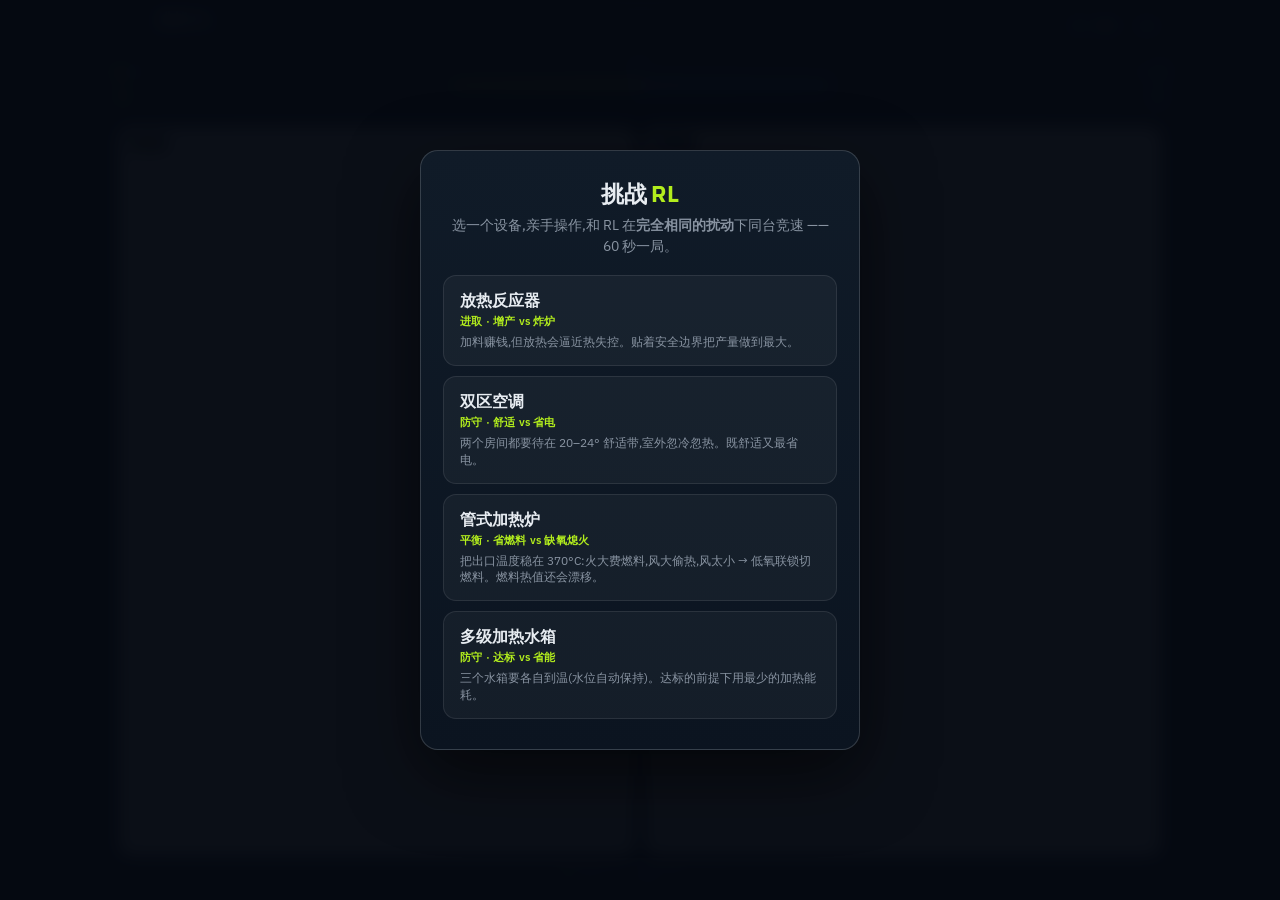
==== frontend/challenge.html @ 80ba48d1 "feat(scoring): priced economics — the "economic score" is now real money (¥/h) vs a PID baseline The" ====
<!DOCTYPE html>
<html lang="zh">
<head>
  <meta charset="UTF-8" />
  <meta name="viewport" content="width=device-width, initial-scale=1.0, maximum-scale=1.0, user-scalable=no, viewport-fit=cover" />
  <meta name="theme-color" content="#070D15" />
  <title>AIO-Gym · 挑战 RL</title>
  <link rel="stylesheet" href="./css/tier0.css" />
  <link rel="stylesheet" href="./css/challenge.css?v=11" />
</head>
<body class="cd">
  <div class="cd-app" id="cd-app">

    <!-- ===== Topbar ===== -->
    <header class="cd-top">
      <a class="cd-back" href="./index.html" title="返回沙盘 / Back to sandbox">‹</a>
      <div class="cd-title">
        <span class="cd-title-main" data-zh="挑战 RL" data-en="Beat the RL" data-ja="RL に挑戦">挑战 RL</span>
        <span class="cd-title-sub mono" id="cd-sub">—</span>
      </div>
      <span class="cd-clock mono" id="cd-clock" title="剩余时间 / Time left">0:00</span>
      <button id="cd-lang" class="cd-lang" title="中文 / English / 日本語">EN</button>
    </header>

    <!-- ===== Scoreboard: you vs RL economic score ===== -->
    <section class="cd-board">
      <div class="cd-score cd-you">
        <span class="cd-score-lbl"><i class="dot"></i><span data-zh="你" data-en="You" data-ja="あなた">你</span></span>
        <span class="cd-score-val mono" id="cd-you-profit">0</span>
      </div>
      <div class="cd-versus">
        <span class="cd-vs-cap">¥/h</span>
        <div class="cd-bar"><i class="cd-bar-you" id="cd-bar-you"></i><i class="cd-bar-rl" id="cd-bar-rl"></i></div>
        <span class="cd-lead mono" id="cd-lead">—</span>
      </div>
      <div class="cd-score cd-rl">
        <span class="cd-score-lbl"><span>RL</span><i class="dot"></i></span>
        <span class="cd-score-val mono" id="cd-rl-profit">0</span>
      </div>
    </section>

    <!-- ===== Plant P&ID — two views: you | RL, same plant, side by side ===== -->
    <section class="cd-arena">
      <div class="cd-view">
        <span class="cd-view-tag you"><i class="dot"></i><span data-zh="你" data-en="You" data-ja="あなた">你</span></span>
        <div class="cd-sch" id="cd-arena-you"></div>
      </div>
      <div class="cd-view">
        <span class="cd-view-tag rl"><i class="dot"></i>RL</span>
        <div class="cd-sch" id="cd-arena-rl"></div>
      </div>
    </section>

    <!-- ===== Compare strip (generic: kWh/rate + on-spec/temp) ===== -->
    <section class="cd-compare">
      <span class="cd-cmp"><i class="dot you"></i><span data-zh="你" data-en="You" data-ja="あなた">你</span> <b id="cd-cmp-a" class="mono">0</b> <span id="cd-cmp-ab-lbl" class="cd-cmp-u">kWh</span></span>
      <span class="cd-cmp"><i class="dot rl"></i>RL <b id="cd-cmp-b" class="mono">0</b></span>
      <span class="cd-cmp"><span id="cd-cmp-c-lbl" class="cd-cmp-u">—</span> <b id="cd-cmp-c" class="cd-cmp-v mono">—</b></span>
    </section>

    <!-- ===== Controls: built dynamically per level ===== -->
    <section class="cd-controls" id="cd-controls"></section>

    <div class="cd-toast-host" id="cd-toast"></div>
  </div>

  <!-- ===== Overlay: intro / results ===== -->
  <div class="cd-overlay" id="cd-overlay"><div class="cd-card" id="cd-card"></div></div>

  <script type="module" src="./js/challenge/challenge.js?v=21"></script>
</body>
</html>
---- frontend/css/tier0.css ----
/* ============================================================
   Tier0 Design System tokens for the Heated-Tank Sandbox.
   Derived from tier0-design: tokens/core.css + product.css.
   Light enterprise workspace; FX Green as accent only.
   ============================================================ */
@font-face {
  font-family: "IBM Plex Sans";
  src: url("../vendor/fonts/IBMPlexSans-VariableFont_wdth,wght.ttf") format("truetype");
  font-weight: 100 700; font-style: normal; font-display: swap;
}
@font-face {
  font-family: "IBM Plex Mono";
  src: url("../vendor/fonts/IBMPlexMono-Regular.ttf") format("truetype");
  font-weight: 400 600; font-style: normal; font-display: swap;
}

:root {
  /* Brand */
  --fx-black:   #050B14;
  --fx-lime:    #B2ED1D;   /* brand accent on dark only */
  --fx-deep-green: #73B200;

  /* Green scale */
  --fx-green-1: #F0FBD2;   /* subtle bg, row hover, tag bg, active-soft */
  --fx-green-2: #DDF59C;
  --fx-green-4: #CCF368;   /* light-UI primary/highlight button fill */
  --fx-on-lime: #333333;

  /* Neutral ink */
  --fx-black-0: #050B14;
  --fx-black-4: #585C62;
  --fx-black-2: #ACAEB1;
  --fx-black-1: #CDCED0;

  /* Surface & border */
  --fx-white:   #FFFFFF;
  --bg-canvas:  #F5F5F5;
  --bg-secondary:#FAFAFA;
  --border:     #ECECEC;
  --border-strong: #CCCCCC;

  /* Semantic text */
  --text:       var(--fx-black-0);
  --text-2:     var(--fx-black-4);
  --text-3:     var(--fx-black-2);

  /* Status (control-room semantics; not in core but conventional) */
  --ok:    #2E8B3D;
  --warn:  #C77700;
  --warn-bg: #FBF1DC;
  --crit:  #C0392B;
  --crit-bg: #FBE7E4;
  --info:  #2563EB;

  /* Data-viz palette (per tank) — readable on white, distinct from lime accent */
  --series-1: #2563EB;
  --series-2: #7C3AED;
  --series-3: #DB2777;
  --series-4: #0D9488;
  --series-5: #D97706;

  /* Radii / spacing / type */
  --radius: 4px;
  --radius-panel: 8px;
  --font-sans: "IBM Plex Sans", "PingFang SC", "Microsoft YaHei", system-ui, sans-serif;
  --font-mono: "IBM Plex Mono", Menlo, Consolas, monospace;
}
---- frontend/css/challenge.css ----
/* ============ AIO-Gym · Challenge (Human vs RL) — dark, mobile-first ============ */
/* Reuses tier0.css design tokens (fonts), but runs a dark game theme distinct from
   the white industrial sandbox. lime = "you", blue = the RL ghost. */
:root{
  --cd-bg:#070D15; --cd-bg-2:#0E1722; --cd-panel:rgba(255,255,255,.04);
  --cd-line:rgba(255,255,255,.09); --cd-line-2:rgba(255,255,255,.16);
  --cd-text:#E7ECF1; --cd-dim:#8893A1; --cd-dim-2:#5A6573;
  --cd-you:#B2ED1D; --cd-rl:#5B9DFF;
  --cd-warn:#FFC23D; --cd-danger:#FF4D4D; --cd-cool:#43C6FF;
}
*{box-sizing:border-box}
html,body{margin:0; height:100%}
body.cd{
  background:var(--cd-bg); color:var(--cd-text);
  font-family:var(--font-sans); font-size:14px; line-height:1.4;
  -webkit-font-smoothing:antialiased; overflow:hidden;
  overscroll-behavior:none; -webkit-user-select:none; user-select:none;
  touch-action:manipulation;
}
.mono{font-family:var(--font-mono); font-variant-numeric:tabular-nums}

.cd-app{
  position:relative; width:100%; max-width:520px; margin:0 auto;
  height:100dvh; display:flex; flex-direction:column;
  padding:env(safe-area-inset-top) env(safe-area-inset-right) env(safe-area-inset-bottom) env(safe-area-inset-left);
  background:radial-gradient(120% 60% at 50% 0%, #0D1825 0%, var(--cd-bg) 60%);
}

/* ---------------- Topbar ---------------- */
.cd-top{
  flex:0 0 auto; height:52px; display:flex; align-items:center; gap:12px;
  padding:0 14px; border-bottom:1px solid var(--cd-line);
}
.cd-back{
  width:34px; height:34px; flex:0 0 34px; display:grid; place-items:center;
  margin-left:-4px; color:var(--cd-dim); font-size:26px; line-height:1; text-decoration:none;
  border-radius:9px; transition:.13s;
}
.cd-back:hover,.cd-back:active{background:var(--cd-panel); color:var(--cd-text)}
.cd-title{display:flex; flex-direction:column; line-height:1.1; flex:1; min-width:0}
.cd-title-main{font-size:16px; font-weight:700; letter-spacing:-.2px}
.cd-title-sub{font-size:10.5px; color:var(--cd-dim-2)}
.cd-clock-wrap{display:flex; align-items:center}
.cd-clock{font-size:18px; font-weight:600; letter-spacing:.5px; color:var(--cd-text)}
.cd-clock.warn{color:var(--cd-warn)} .cd-clock.crit{color:var(--cd-danger)}
.cd-lang{
  background:var(--cd-panel); border:1px solid var(--cd-line); color:var(--cd-dim);
  border-radius:8px; padding:5px 9px; font-size:11px; font-weight:600; cursor:pointer; transition:.13s;
}
.cd-lang:hover{color:var(--cd-text); border-color:var(--cd-line-2)}

/* ---------------- Scoreboard ---------------- */
.cd-board{
  flex:0 0 auto; display:grid; grid-template-columns:1fr 1.15fr 1fr; gap:8px; align-items:center;
  padding:12px 14px 10px;
}
.cd-score{display:flex; flex-direction:column; gap:2px}
.cd-score.cd-rl{align-items:flex-end}
.cd-score-lbl{display:flex; align-items:center; gap:5px; font-size:11px; color:var(--cd-dim); font-weight:600; letter-spacing:.3px}
.cd-score-lbl .dot{width:8px; height:8px; border-radius:50%}
.cd-you .dot{background:var(--cd-you); box-shadow:0 0 8px var(--cd-you)}
.cd-rl .dot{background:var(--cd-rl); box-shadow:0 0 8px var(--cd-rl)}
.cd-score-val{font-size:26px; font-weight:700; letter-spacing:-.5px; line-height:1}
.cd-you .cd-score-val{color:var(--cd-you)}
.cd-rl .cd-score-val{color:var(--cd-rl)}
.cd-versus{display:flex; flex-direction:column; align-items:center; gap:5px}
.cd-bar{
  position:relative; width:100%; height:7px; border-radius:4px; overflow:hidden;
  background:rgba(255,255,255,.07); display:flex;
}
.cd-bar-you{height:100%; width:50%; background:linear-gradient(90deg,#7fae12,var(--cd-you)); transition:width .25s}
.cd-bar-rl{height:100%; width:50%; background:linear-gradient(90deg,var(--cd-rl),#3b6fc4); transition:width .25s}
.cd-lead{font-size:11px; color:var(--cd-dim); font-weight:600; white-space:nowrap}
.cd-lead.you{color:var(--cd-you)} .cd-lead.rl{color:var(--cd-rl)}

/* ---------------- Plant P&ID — two views (you | RL), reused animated schematics ---------------- */
.cd-vs-cap{font-size:9px; letter-spacing:1px; color:var(--cd-dim-2); font-weight:600; text-transform:uppercase}
.cd-arena{flex:1 1 auto; min-height:0; margin:6px 12px 0; display:flex; flex-direction:column; gap:8px}
.cd-view{flex:1 1 0; min-height:0; position:relative; border-radius:12px; overflow:hidden;
  background:radial-gradient(120% 120% at 50% 0%, #fbfcfd, #e9edf0); border:1px solid var(--cd-line-2)}
.cd-sch{position:absolute; inset:0; display:flex; align-items:center; justify-content:center}
.cd-sch svg{width:100%; height:100%; display:block}
.cd-view-tag{position:absolute; top:6px; left:8px; z-index:2; display:flex; align-items:center; gap:5px;
  font-size:11px; font-weight:700; padding:2px 9px; border-radius:7px; background:rgba(10,16,24,.8)}
.cd-view-tag .dot{width:7px; height:7px; border-radius:50%}
.cd-view-tag.you{color:var(--cd-you)} .cd-view-tag.you .dot{background:var(--cd-you); box-shadow:0 0 6px var(--cd-you)}
.cd-view-tag.rl{color:var(--cd-rl)} .cd-view-tag.rl .dot{background:var(--cd-rl); box-shadow:0 0 6px var(--cd-rl)}

/* ---------------- Energy / on-spec compare ---------------- */
.cd-compare{flex:0 0 auto; display:flex; justify-content:center; flex-wrap:wrap; gap:8px 16px; padding:9px 14px 2px; font-size:12px; color:var(--cd-dim)}
.cd-cmp{display:flex; align-items:center; gap:5px}
.cd-cmp .dot{width:7px; height:7px; border-radius:50%}
.cd-cmp .dot.you{background:var(--cd-you)} .cd-cmp .dot.rl{background:var(--cd-rl)}
.cd-cmp b{color:var(--cd-text); font-weight:700}
.cd-cmp-v.ok{color:var(--cd-you)} .cd-cmp-v.warn{color:var(--cd-warn)} .cd-cmp-v.bad{color:var(--cd-danger)}
.cd-cmp-u{font-size:11px; color:var(--cd-dim-2)}

/* ---------------- Controls ---------------- */
.cd-controls{flex:0 0 auto; padding:6px 14px calc(10px + env(safe-area-inset-bottom)); display:flex; flex-direction:column; gap:9px}
.cd-ctl{display:flex; flex-direction:column; gap:3px}
.cd-ctl-head{display:flex; align-items:baseline; justify-content:space-between}
.cd-ctl-lbl{font-size:13px; font-weight:600; letter-spacing:.2px}
.cd-ctl-hint{font-size:11px; color:var(--cd-dim-2); font-weight:400}
.cd-ctl-val{font-size:15px; font-weight:700}
.cd-ctl .cd-ctl-val{color:var(--cd-text)}
.cd-ac-legend{display:flex; justify-content:space-between; font-size:10px; color:var(--cd-dim-2); margin-top:-3px; padding:0 3px}

/* big touch sliders */
.cd-slider{
  -webkit-appearance:none; appearance:none; width:100%; height:14px; border-radius:8px;
  background:rgba(255,255,255,.09); outline:none; cursor:pointer; margin:3px 0;
  touch-action:none;
}
.cd-slider.ac{background:linear-gradient(90deg, rgba(67,198,255,.55), rgba(255,255,255,.06) 50%, rgba(255,138,61,.55))}
.cd-slider::-webkit-slider-thumb{
  -webkit-appearance:none; appearance:none; width:28px; height:28px; border-radius:50%;
  background:#fff; border:3px solid #cdd2d8; box-shadow:0 2px 10px rgba(0,0,0,.5); cursor:grab;
}
.cd-slider::-webkit-slider-thumb:active{cursor:grabbing; transform:scale(1.08)}
.cd-slider::-moz-range-thumb{
  width:28px; height:28px; border-radius:50%; background:#fff; border:3px solid #cdd2d8;
  box-shadow:0 2px 10px rgba(0,0,0,.5); cursor:grab;
}

/* ---------------- Toasts ---------------- */
.cd-toast-host{position:absolute; left:0; right:0; top:96px; display:flex; flex-direction:column; align-items:center; gap:6px; pointer-events:none; z-index:20}
.cd-toast{
  display:flex; align-items:center; gap:8px; max-width:88%;
  background:rgba(20,28,38,.94); border:1px solid var(--cd-line-2); border-left:3px solid var(--cd-warn);
  color:var(--cd-text); border-radius:9px; padding:8px 13px; font-size:12.5px; font-weight:500;
  box-shadow:0 8px 24px rgba(0,0,0,.45); animation:cdToastIn .25s ease both;
}
.cd-toast.fault{border-left-color:var(--cd-danger)}
.cd-toast .tdot{width:7px; height:7px; border-radius:50%; background:var(--cd-warn); flex:0 0 auto}
.cd-toast.fault .tdot{background:var(--cd-danger)}
.cd-toast.out{animation:cdToastOut .3s ease both}
@keyframes cdToastIn{from{opacity:0; transform:translateY(-12px) scale(.96)}to{opacity:1; transform:none}}
@keyframes cdToastOut{to{opacity:0; transform:translateY(-10px)}}

/* ---------------- Overlay (intro / results) ---------------- */
.cd-overlay{
  position:fixed; inset:0; z-index:40; display:flex; align-items:center; justify-content:center;
  padding:20px; background:rgba(6,10,18,.975); backdrop-filter:blur(8px); -webkit-backdrop-filter:blur(8px);
  animation:cdFade .25s ease both;
}
.cd-overlay[hidden]{display:none}
@keyframes cdFade{from{opacity:0}to{opacity:1}}
.cd-card{
  width:100%; max-width:440px; max-height:90dvh; overflow-y:auto;
  background:linear-gradient(180deg,#101B28,#0B1420); border:1px solid var(--cd-line-2);
  border-radius:18px; padding:26px 22px; box-shadow:0 24px 70px rgba(0,0,0,.6); text-align:center;
}
.cd-card h1{margin:0 0 6px; font-size:23px; font-weight:800; letter-spacing:-.4px}
.cd-card h1 .em{color:var(--cd-you)}
.cd-card .lede{margin:0 0 18px; font-size:13.5px; color:var(--cd-dim); line-height:1.55}
.cd-rules{text-align:left; display:flex; flex-direction:column; gap:11px; margin:0 0 20px}
.cd-rule{display:flex; gap:11px; align-items:flex-start; font-size:13px; line-height:1.45}
.cd-rule .ri{flex:0 0 30px; width:30px; height:30px; display:grid; place-items:center; border-radius:9px; background:var(--cd-panel); border:1px solid var(--cd-line); font-size:15px}
.cd-rule b{color:var(--cd-text); font-weight:700}
.cd-rule .muted{color:var(--cd-dim)}
.cd-btn{
  width:100%; padding:15px; border-radius:12px; border:0; cursor:pointer;
  font-family:inherit; font-size:16px; font-weight:700; letter-spacing:.3px; transition:.14s;
}
.cd-btn.primary{background:var(--cd-you); color:#0A1200; box-shadow:0 6px 22px rgba(178,237,29,.28)}
.cd-btn.primary:hover{filter:brightness(1.06)} .cd-btn.primary:active{transform:translateY(1px)}
.cd-btn.ghost{background:transparent; border:1px solid var(--cd-line-2); color:var(--cd-text); margin-top:10px; font-size:14px; padding:12px}
.cd-btn.ghost:hover{border-color:var(--cd-dim); background:var(--cd-panel)}

/* results */
.cd-verdict{font-size:15px; font-weight:700; margin:2px 0 14px}
.cd-verdict.win{color:var(--cd-you)} .cd-verdict.lose{color:var(--cd-rl)} .cd-verdict.trip{color:var(--cd-danger)}
.cd-result-grid{display:grid; grid-template-columns:1fr 1fr; gap:10px; margin:0 0 18px}
.cd-rcell{background:var(--cd-panel); border:1px solid var(--cd-line); border-radius:12px; padding:13px 12px; text-align:left}
.cd-rcell .rk{font-size:11px; color:var(--cd-dim); font-weight:600; display:flex; align-items:center; gap:5px}
.cd-rcell .rk .dot{width:7px;height:7px;border-radius:50%}
.cd-rcell.you{border-color:rgba(178,237,29,.3)} .cd-rcell.you .rk .dot{background:var(--cd-you)}
.cd-rcell.rl{border-color:rgba(91,157,255,.3)} .cd-rcell.rl .rk .dot{background:var(--cd-rl)}
.cd-rcell .rv{font-size:22px; font-weight:700; margin-top:3px}
.cd-rcell.you .rv{color:var(--cd-you)} .cd-rcell.rl .rv{color:var(--cd-rl)}
.cd-rcell .rsub{font-size:11px; color:var(--cd-dim-2); margin-top:2px}
.cd-gap{font-size:13px; color:var(--cd-dim); margin:0 0 18px; line-height:1.5}
.cd-gap b{font-size:15px}
.cd-btn-row{display:flex; gap:8px}
.cd-btn-row .cd-btn{flex:1; margin-top:10px}

/* ---------------- Level select ---------------- */
.cd-levels{display:flex; flex-direction:column; gap:10px; margin:2px 0 4px}
.cd-level{display:flex; flex-direction:column; gap:2px; width:100%; text-align:left; cursor:pointer; font-family:inherit;
  padding:14px 16px; border-radius:13px; background:var(--cd-panel); border:1px solid var(--cd-line); transition:.14s}
.cd-level:hover{border-color:var(--cd-you); background:rgba(178,237,29,.06); transform:translateY(-1px)}
.cd-level:active{transform:translateY(0)}
.cd-level-name{font-size:16px; font-weight:700; color:var(--cd-text)}
.cd-level-tag{font-size:11px; font-weight:600; color:var(--cd-you); letter-spacing:.2px}
.cd-level-blurb{font-size:12px; color:var(--cd-dim); line-height:1.4; margin-top:3px}

/* desktop: widen the app and put the two plant views side by side to fill the space */
@media (min-width:880px){
  .cd-app{max-width:1080px; max-height:940px; margin-top:max(0px, calc((100dvh - 940px)/2));
    border-left:1px solid var(--cd-line); border-right:1px solid var(--cd-line)}
  .cd-arena{flex-direction:row; margin:8px 18px 0}
  .cd-controls{max-width:760px; width:100%; margin:0 auto; flex-direction:row; flex-wrap:wrap}
  .cd-controls .cd-ctl{flex:1 1 220px}
  .cd-ac-legend{flex-basis:100%}
}
@media (max-height:680px){
  .cd-score-val{font-size:22px} .cd-controls{gap:6px} .cd-ctl-val{font-size:14px}
}
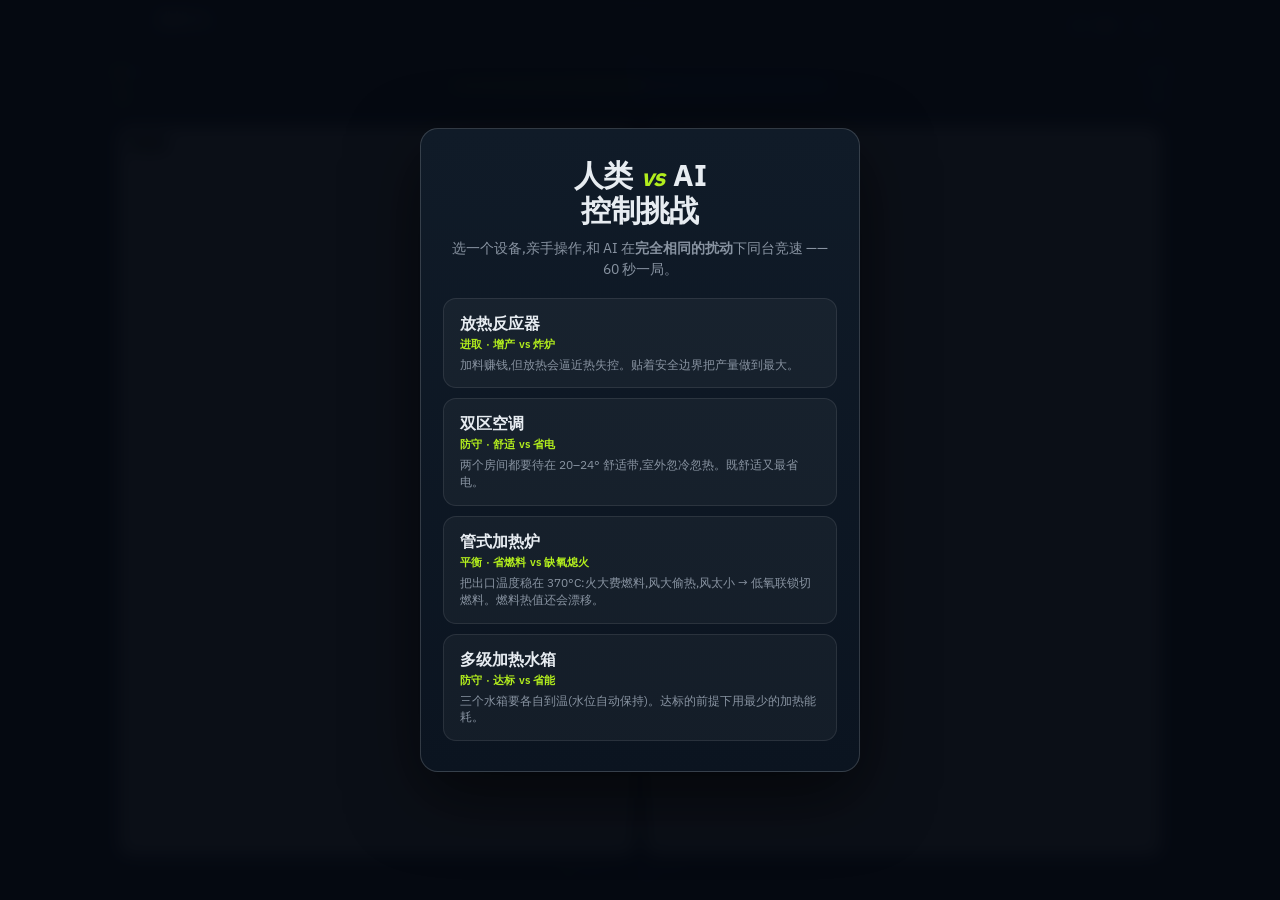
==== commit dfd0ae16: "ux(challenge): "人类 vs AI 控制挑战" theme headline on the landing card The select screen now opens with t" ====
--- a/frontend/challenge.html
+++ b/frontend/challenge.html
@@ -6,7 +6,7 @@
   <meta name="theme-color" content="#070D15" />
   <title>AIO-Gym · 挑战 RL</title>
   <link rel="stylesheet" href="./css/tier0.css" />
-  <link rel="stylesheet" href="./css/challenge.css?v=11" />
+  <link rel="stylesheet" href="./css/challenge.css?v=14" />
 </head>
 <body class="cd">
   <div class="cd-app" id="cd-app">
@@ -18,6 +18,7 @@
         <span class="cd-title-main" data-zh="挑战 RL" data-en="Beat the RL" data-ja="RL に挑戦">挑战 RL</span>
         <span class="cd-title-sub mono" id="cd-sub">—</span>
       </div>
+      <button id="cd-help" class="cd-lang" title="重看引导 / Replay the guide" hidden>?</button>
       <span class="cd-clock mono" id="cd-clock" title="剩余时间 / Time left">0:00</span>
       <button id="cd-lang" class="cd-lang" title="中文 / English / 日本語">EN</button>
     </header>
@@ -64,9 +65,15 @@
     <div class="cd-toast-host" id="cd-toast"></div>
   </div>
 
+  <!-- ===== Guided wizard: spotlight + step card ===== -->
+  <div class="cd-wiz" id="cd-wiz" hidden>
+    <div class="cd-wiz-hole" id="cd-wiz-hole"></div>
+    <div class="cd-wiz-card" id="cd-wiz-card"></div>
+  </div>
+
   <!-- ===== Overlay: intro / results ===== -->
   <div class="cd-overlay" id="cd-overlay"><div class="cd-card" id="cd-card"></div></div>
 
-  <script type="module" src="./js/challenge/challenge.js?v=21"></script>
+  <script type="module" src="./js/challenge/challenge.js?v=27"></script>
 </body>
 </html>
--- a/frontend/css/challenge.css
+++ b/frontend/css/challenge.css
@@ -137,6 +137,34 @@
 @keyframes cdToastIn{from{opacity:0; transform:translateY(-12px) scale(.96)}to{opacity:1; transform:none}}
 @keyframes cdToastOut{to{opacity:0; transform:translateY(-10px)}}
 
+/* ---------------- Guided wizard (spotlight + step card) ---------------- */
+.cd-wiz{position:fixed; inset:0; z-index:60}
+.cd-wiz[hidden]{display:none}
+.cd-wiz-hole{
+  position:absolute; border-radius:14px; pointer-events:none;
+  box-shadow:0 0 0 9999px rgba(4,8,14,.84);
+  outline:2px solid var(--cd-you); outline-offset:3px;
+  transition:top .28s ease, left .28s ease, width .28s ease, height .28s ease;
+}
+.cd-wiz-card{
+  position:absolute; left:50%; transform:translateX(-50%);
+  width:min(88vw, 380px); background:linear-gradient(180deg,#101B28,#0B1420);
+  border:1px solid var(--cd-line-2); border-radius:15px; padding:16px 17px 14px;
+  box-shadow:0 18px 50px rgba(0,0,0,.55); animation:cdFade .2s ease both;
+}
+.cd-wiz-step{font-size:10px; font-weight:700; letter-spacing:1.2px; color:var(--cd-dim-2); text-transform:uppercase}
+.cd-wiz-title{margin:5px 0 6px; font-size:16.5px; font-weight:800; letter-spacing:-.2px}
+.cd-wiz-title .em{color:var(--cd-you)}
+.cd-wiz-body{font-size:13px; color:var(--cd-dim); line-height:1.55}
+.cd-wiz-body b{color:var(--cd-text)}
+.cd-wiz-body .crit{color:#FF8A8A; font-weight:700}
+.cd-wiz-btns{display:flex; gap:8px; margin-top:13px}
+.cd-wiz-btns .cd-btn{padding:11px; font-size:14px; margin:0}
+.cd-wiz-btns .skip{flex:0 0 auto; width:auto; padding:11px 14px}
+.cd-wiz-dots{display:flex; gap:5px; justify-content:center; margin-top:11px}
+.cd-wiz-dots i{width:6px; height:6px; border-radius:50%; background:rgba(255,255,255,.16)}
+.cd-wiz-dots i.on{background:var(--cd-you)}
+
 /* ---------------- Overlay (intro / results) ---------------- */
 .cd-overlay{
   position:fixed; inset:0; z-index:40; display:flex; align-items:center; justify-content:center;
@@ -151,6 +179,8 @@
   border-radius:18px; padding:26px 22px; box-shadow:0 24px 70px rgba(0,0,0,.6); text-align:center;
 }
 .cd-card h1{margin:0 0 6px; font-size:23px; font-weight:800; letter-spacing:-.4px}
+.cd-theme{margin:2px 0 10px; font-size:30px; line-height:1.18; font-weight:900; letter-spacing:-.6px; color:var(--cd-text)}
+.cd-theme .vs{color:var(--cd-you); font-style:italic; font-size:24px; padding:0 2px}
 .cd-card h1 .em{color:var(--cd-you)}
 .cd-card .lede{margin:0 0 18px; font-size:13.5px; color:var(--cd-dim); line-height:1.55}
 .cd-rules{text-align:left; display:flex; flex-direction:column; gap:11px; margin:0 0 20px}
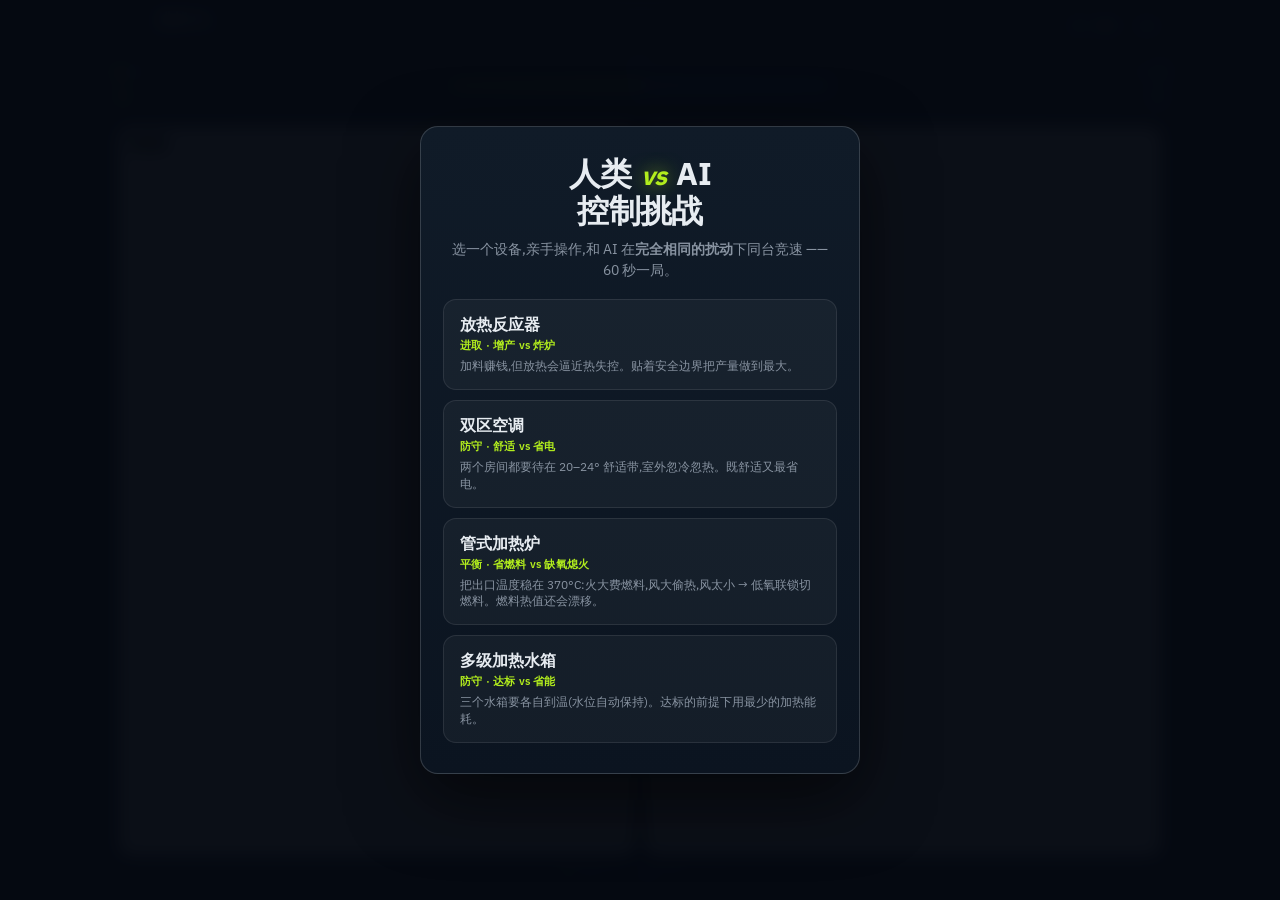
==== commit 38bfff2d: "ux(challenge): 27-inch expo tier — zoomed booth layout, display-size theme, legible compact P&IDs Fo" ====
--- a/frontend/challenge.html
+++ b/frontend/challenge.html
@@ -6,7 +6,7 @@
   <meta name="theme-color" content="#070D15" />
   <title>AIO-Gym · 挑战 RL</title>
   <link rel="stylesheet" href="./css/tier0.css" />
-  <link rel="stylesheet" href="./css/challenge.css?v=14" />
+  <link rel="stylesheet" href="./css/challenge.css?v=15" />
 </head>
 <body class="cd">
   <div class="cd-app" id="cd-app">
@@ -74,6 +74,6 @@
   <!-- ===== Overlay: intro / results ===== -->
   <div class="cd-overlay" id="cd-overlay"><div class="cd-card" id="cd-card"></div></div>
 
-  <script type="module" src="./js/challenge/challenge.js?v=27"></script>
+  <script type="module" src="./js/challenge/challenge.js?v=28"></script>
 </body>
 </html>
--- a/frontend/css/challenge.css
+++ b/frontend/css/challenge.css
@@ -179,8 +179,9 @@
   border-radius:18px; padding:26px 22px; box-shadow:0 24px 70px rgba(0,0,0,.6); text-align:center;
 }
 .cd-card h1{margin:0 0 6px; font-size:23px; font-weight:800; letter-spacing:-.4px}
-.cd-theme{margin:2px 0 10px; font-size:30px; line-height:1.18; font-weight:900; letter-spacing:-.6px; color:var(--cd-text)}
-.cd-theme .vs{color:var(--cd-you); font-style:italic; font-size:24px; padding:0 2px}
+.cd-theme{margin:2px 0 10px; font-size:32px; line-height:1.16; font-weight:900; letter-spacing:-.6px; color:var(--cd-text)}
+.cd-theme .vs{color:var(--cd-you); font-style:italic; font-size:.8em; padding:0 2px; text-shadow:0 0 18px rgba(178,237,29,.55); animation:cdVs 2.2s ease-in-out infinite}
+@keyframes cdVs{50%{text-shadow:0 0 34px rgba(178,237,29,.95)}}
 .cd-card h1 .em{color:var(--cd-you)}
 .cd-card .lede{margin:0 0 18px; font-size:13.5px; color:var(--cd-dim); line-height:1.55}
 .cd-rules{text-align:left; display:flex; flex-direction:column; gap:11px; margin:0 0 20px}
@@ -236,3 +237,32 @@
 @media (max-height:680px){
   .cd-score-val{font-size:22px} .cd-controls{gap:6px} .cd-ctl-val{font-size:14px}
 }
+
+/* ---- expo tier (27" booth display): widen, zoom the whole app (all vector —
+   HTML text and SVG scale crisply), and enlarge the fixed-position layers that
+   sit outside the zoomed container (overlay cards, wizard). ---- */
+@media (min-width:1500px){
+  .cd-app{max-width:1310px; zoom:1.42; height:calc(100dvh / 1.42); max-height:none; margin-top:0;
+    border-left:1px solid var(--cd-line); border-right:1px solid var(--cd-line)}
+  .cd-card{max-width:760px; padding:38px 40px 32px}
+  .cd-theme{font-size:74px; margin-bottom:18px}
+  .cd-card .lede{font-size:17px; margin-bottom:22px}
+  .cd-level{padding:17px 20px}
+  .cd-level-name{font-size:21px}
+  .cd-level-tag{font-size:13px}
+  .cd-level-blurb{font-size:14.5px}
+  .cd-btn{font-size:19px; padding:17px}
+  .cd-btn.ghost{font-size:16px}
+  .cd-verdict{font-size:19px}
+  .cd-rcell .rv{font-size:30px}
+  .cd-rcell .rk{font-size:13px}
+  .cd-rcell .rsub{font-size:13px}
+  .cd-gap{font-size:15px}
+  .cd-card h1{font-size:30px}
+  .cd-wiz-card{width:600px; padding:24px 26px 20px}
+  .cd-wiz-step{font-size:12px}
+  .cd-wiz-title{font-size:24px}
+  .cd-wiz-body{font-size:16.5px; line-height:1.6}
+  .cd-wiz-btns .cd-btn{font-size:17px; padding:14px}
+  .cd-wiz-hole{border-radius:20px}
+}
